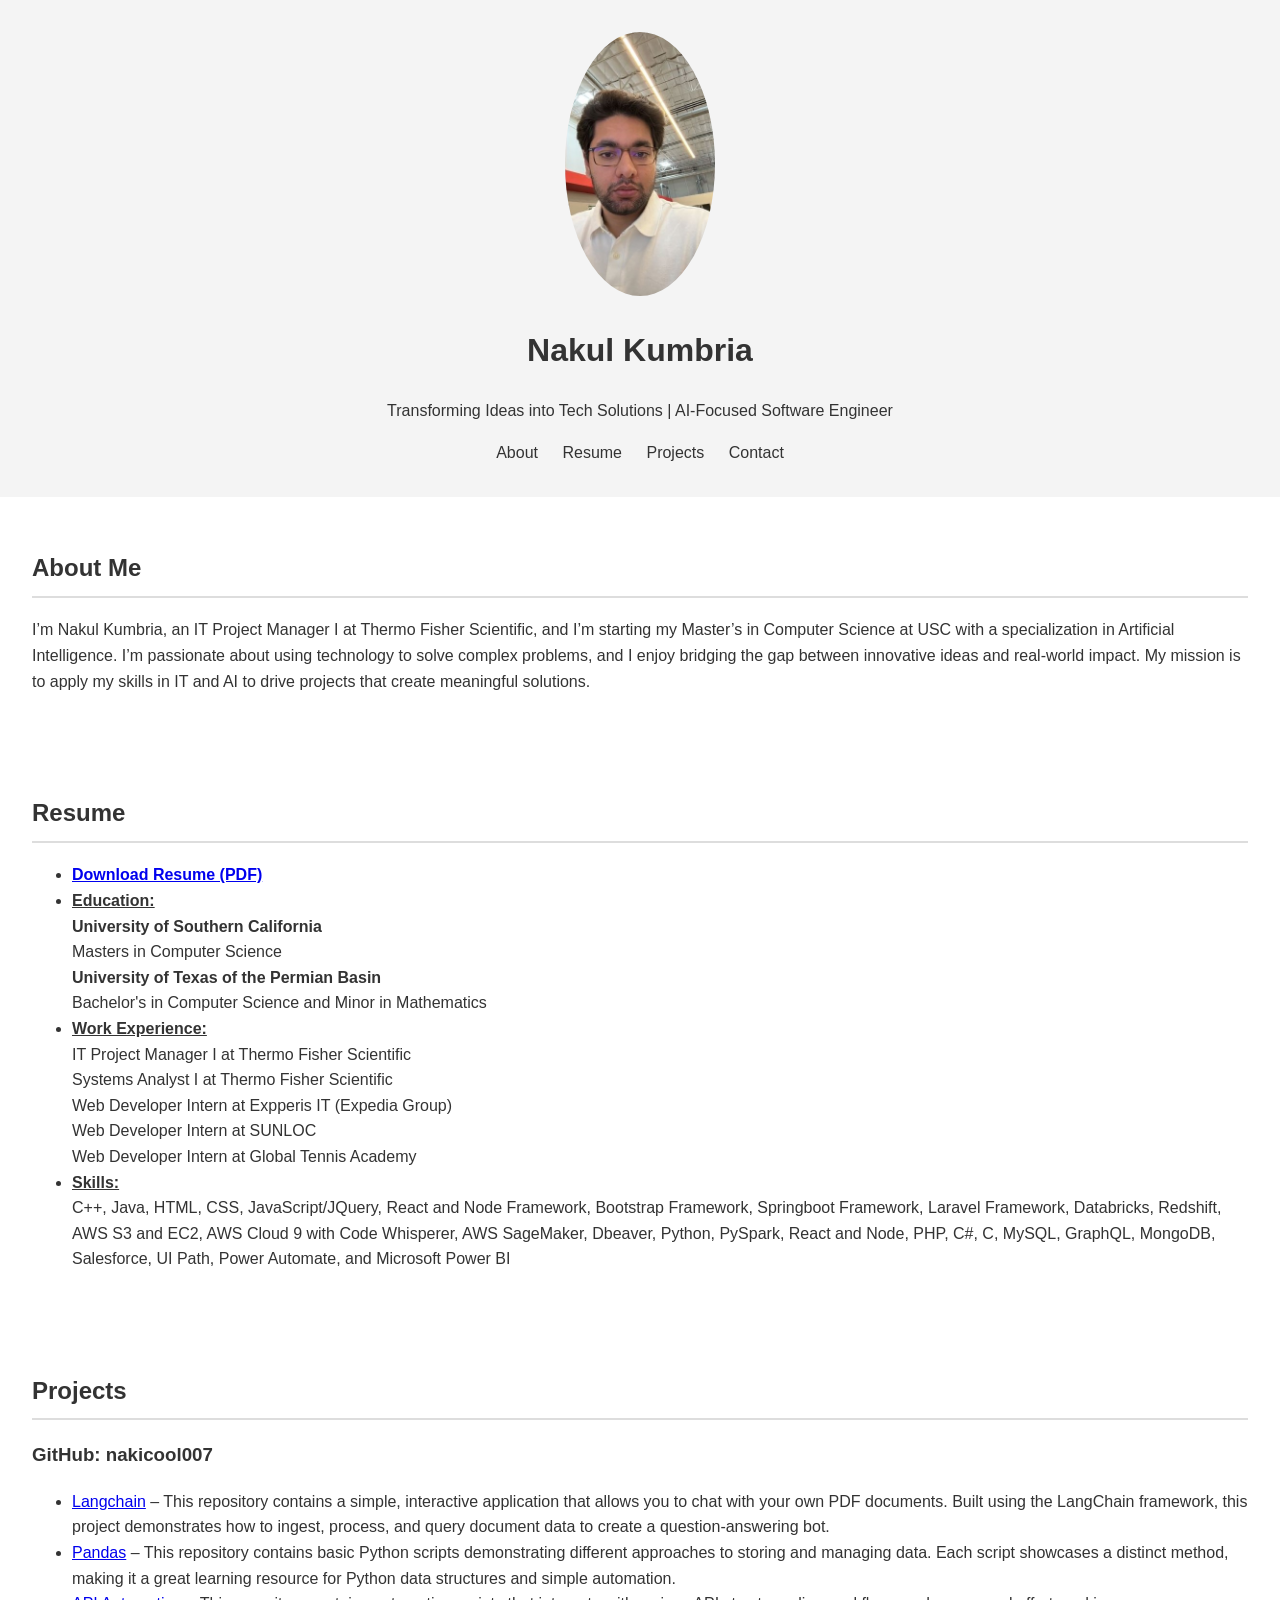
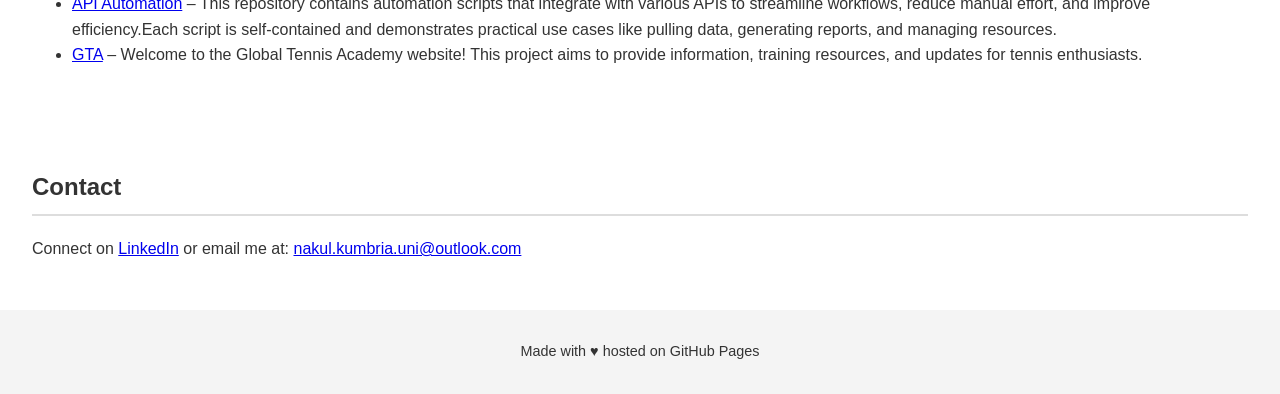
==== my website/index.html @ 3cd0b4be "Add files via upload" ====
<!DOCTYPE html>
<html lang="en">
<head>
  <meta charset="UTF-8">
  <meta name="viewport" content="width=device-width, initial-scale=1.0">
  <title>Nakul Kumbria – Portfolio</title>
  <link rel="stylesheet" href="style.css">
</head>
<body>
  <header>
    <img src="Profile Picture 2.jpg" alt="Nakul Kumbria" class="profile-photo">
    <h1>Nakul Kumbria</h1>
    <p class="tagline">Transforming Ideas into Tech Solutions | AI-Focused Software Engineer</p>
    <nav>
      <a href="#about">About</a>
      <a href="#resume">Resume</a>
      <a href="#projects">Projects</a>
      <a href="#contact">Contact</a>
    </nav>
  </header>
  <section id="about">
    <h2>About Me</h2>
    <p>I’m Nakul Kumbria, an IT Project Manager I at Thermo Fisher Scientific, and I’m starting my Master’s in Computer Science at USC with a specialization in Artificial Intelligence. I’m passionate about using technology to solve complex problems, and I enjoy bridging the gap between innovative ideas and real-world impact. My mission is to apply my skills in IT and AI to drive projects that create meaningful solutions.</p>
  </section>

  <section id="resume">
    <h2>Resume</h2>
    <ul>
      <li><a href = "NK Resume.pdf" download="nk.resume.pdf"><b>Download Resume (PDF) </b></a></li>
      <li>
        <u><strong>Education:</strong></u><br> 
        <b>University of Southern California</b>
          <br> Masters in Computer Science <br> 
        <b>University of Texas of the Permian Basin</b>
          <br> Bachelor's in Computer Science and Minor in Mathematics
      </li>

      <li> 
        <u><strong>Work Experience:</strong></u> <br> 
        IT Project Manager I at Thermo Fisher Scientific<br> 
        Systems Analyst I at Thermo Fisher Scientific<br>
        Web Developer Intern at Expperis IT (Expedia Group)<br>
        Web Developer Intern at SUNLOC<br>
        Web Developer Intern at Global Tennis Academy
      </li>

      <li>
        <u><strong>Skills:</strong></u> 
        <br>C++, Java, HTML, CSS, JavaScript/JQuery, React and Node Framework, Bootstrap Framework, Springboot Framework, Laravel Framework, 
            Databricks, Redshift, AWS S3 and EC2, AWS Cloud 9 with Code Whisperer, AWS SageMaker, Dbeaver, Python, PySpark, React and Node, PHP, C#, C, MySQL, GraphQL, MongoDB, 
            Salesforce, UI Path, Power Automate, and Microsoft Power BI
      </li>
      
    </ul>
  </section>

  <section id="projects">
    <h2>Projects</h2>
    <div id="github-projects">
      <h3>GitHub: nakicool007</h3>
      <ul>
        <li><a href="https://github.com/nakicool007/Langchain">Langchain</a> – This repository contains a simple, interactive application that allows you to chat with your own PDF documents. Built using the LangChain framework, this project demonstrates how to ingest, process, and query document data to create a question-answering bot.</li>
        <li><a href="https://github.com/nakicool007/Pandas">Pandas</a> – This repository contains basic Python scripts demonstrating different approaches to storing and managing data. Each script showcases a distinct method, making it a great learning resource for Python data structures and simple automation.</li>
        <li><a href="https://github.com/nakicool007/API-Automation">API Automation</a> – This repository contains automation scripts that integrate with various APIs to streamline workflows, reduce manual effort, and improve efficiency.Each script is self-contained and demonstrates practical use cases like pulling data, generating reports, and managing resources.</li>
        <li><a href="https://github.com/nakicool007/GTA">GTA</a> – Welcome to the Global Tennis Academy website! This project aims to provide information, training resources, and updates for tennis enthusiasts.</li>
      </ul>
    </div>
  </section>

  <section id="contact">
    <h2>Contact</h2>
    <p>Connect on <a href="linkedin.com/in/nakul-kumbria-a5b343212">LinkedIn</a> or email me at: <a href="mailto:nakul.kumbria.uni@outlook.com">nakul.kumbria.uni@outlook.com</a></p>
  </section>

  <footer>
    <p>Made with ♥ hosted on GitHub Pages</p>
  </footer>
</body>
</html>
---- my website/style.css ----
body {
  font-family: sans-serif;
  line-height: 1.6;
  margin: 0;
  padding: 0;
  color: #333;
}

header {
  background: #f4f4f4;
  text-align: center;
  padding: 2rem;
}

.profile-photo {
  width: 150px;
  border-radius: 50%;
}

nav a {
  margin: 0 10px;
  text-decoration: none;
  color: #333;
}

section {
  padding: 2rem;
}

h2 {
  border-bottom: 2px solid #ddd;
  padding-bottom: 0.5rem;
}

footer {
  text-align: center;
  padding: 1rem;
  background: #f4f4f4;
  font-size: 0.9rem;
}
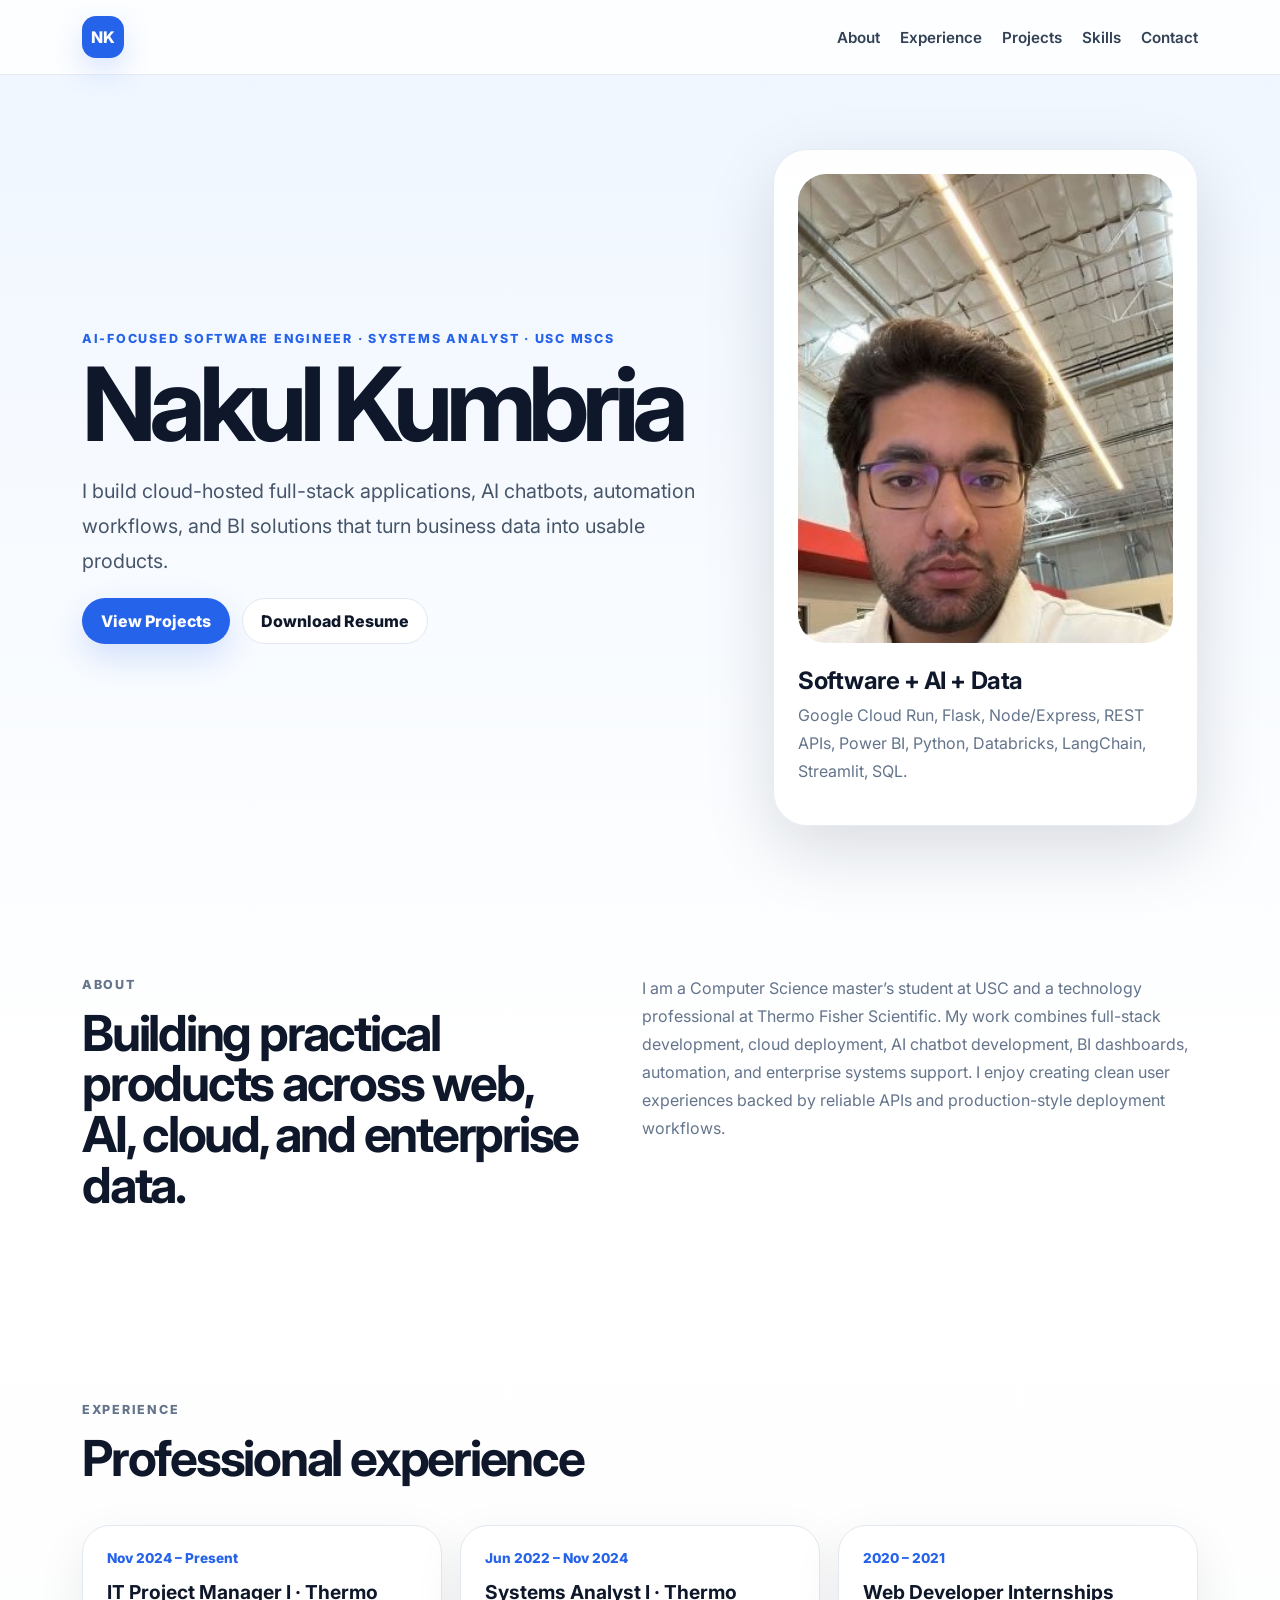
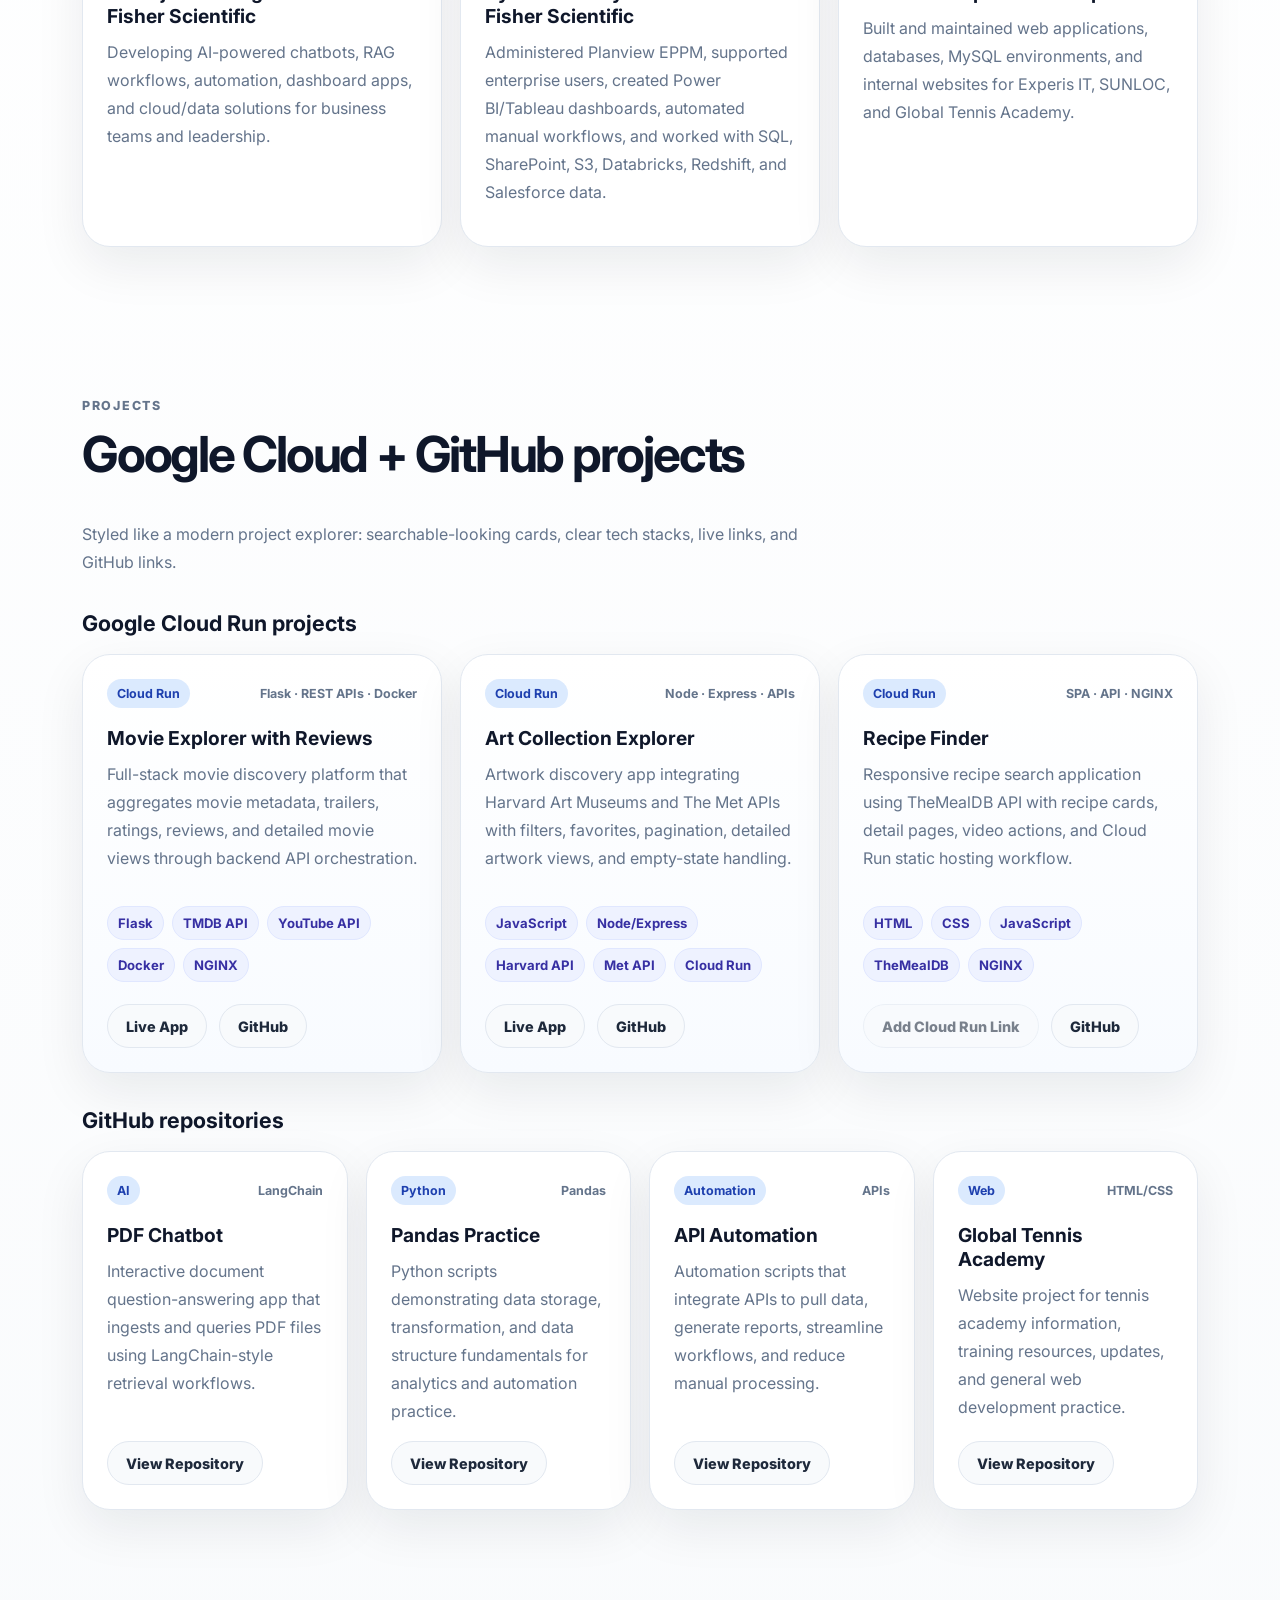
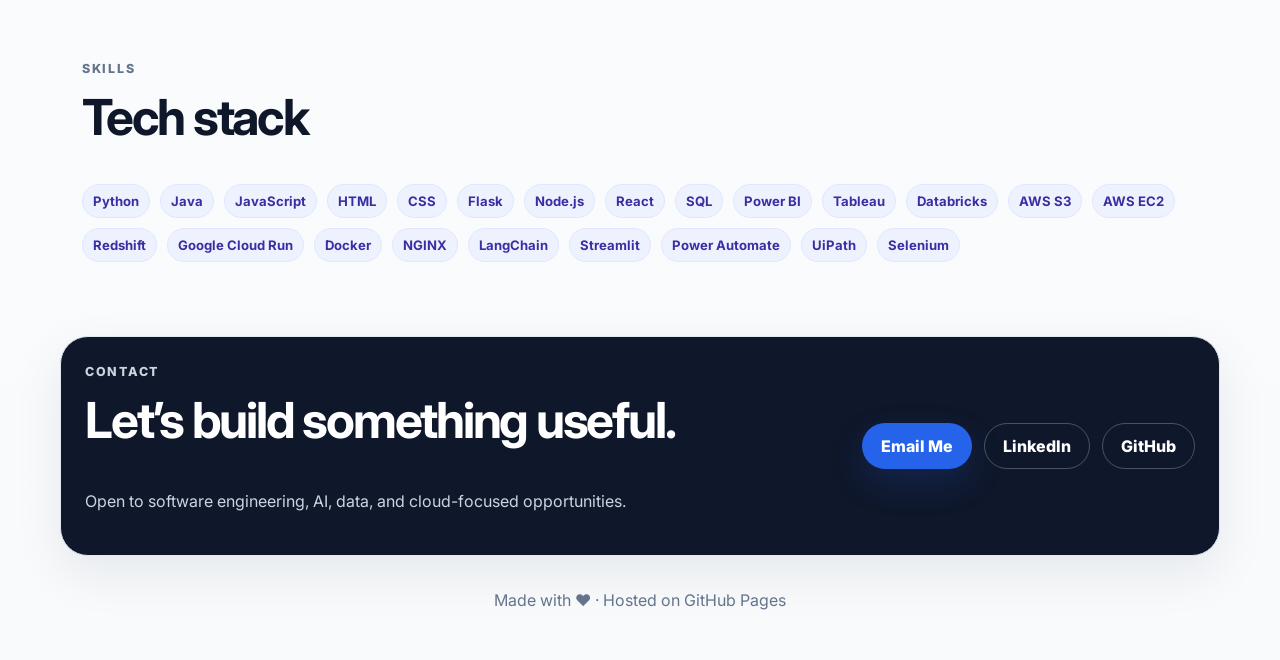
==== commit a0c8c983: "updated with dynamic elements" ====
--- a/my website/index.html
+++ b/my website/index.html
@@ -1,79 +1,182 @@
-<!DOCTYPE html>
-<html lang="en">
-<head>
-  <meta charset="UTF-8">
-  <meta name="viewport" content="width=device-width, initial-scale=1.0">
-  <title>Nakul Kumbria – Portfolio</title>
-  <link rel="stylesheet" href="style.css">
-</head>
-<body>
-  <header>
-    <img src="Profile Picture 2.jpg" alt="Nakul Kumbria" class="profile-photo">
-    <h1>Nakul Kumbria</h1>
-    <p class="tagline">Transforming Ideas into Tech Solutions | AI-Focused Software Engineer</p>
-    <nav>
-      <a href="#about">About</a>
-      <a href="#resume">Resume</a>
-      <a href="#projects">Projects</a>
-      <a href="#contact">Contact</a>
-    </nav>
-  </header>
-  <section id="about">
-    <h2>About Me</h2>
-    <p>I’m Nakul Kumbria, an IT Project Manager I at Thermo Fisher Scientific, and I’m starting my Master’s in Computer Science at USC with a specialization in Artificial Intelligence. I’m passionate about using technology to solve complex problems, and I enjoy bridging the gap between innovative ideas and real-world impact. My mission is to apply my skills in IT and AI to drive projects that create meaningful solutions.</p>
-  </section>
-
-  <section id="resume">
-    <h2>Resume</h2>
-    <ul>
-      <li><a href = "NK Resume.pdf" download="nk.resume.pdf"><b>Download Resume (PDF) </b></a></li>
-      <li>
-        <u><strong>Education:</strong></u><br> 
-        <b>University of Southern California</b>
-          <br> Masters in Computer Science <br> 
-        <b>University of Texas of the Permian Basin</b>
-          <br> Bachelor's in Computer Science and Minor in Mathematics
-      </li>
-
-      <li> 
-        <u><strong>Work Experience:</strong></u> <br> 
-        IT Project Manager I at Thermo Fisher Scientific<br> 
-        Systems Analyst I at Thermo Fisher Scientific<br>
-        Web Developer Intern at Expperis IT (Expedia Group)<br>
-        Web Developer Intern at SUNLOC<br>
-        Web Developer Intern at Global Tennis Academy
-      </li>
-
-      <li>
-        <u><strong>Skills:</strong></u> 
-        <br>C++, Java, HTML, CSS, JavaScript/JQuery, React and Node Framework, Bootstrap Framework, Springboot Framework, Laravel Framework, 
-            Databricks, Redshift, AWS S3 and EC2, AWS Cloud 9 with Code Whisperer, AWS SageMaker, Dbeaver, Python, PySpark, React and Node, PHP, C#, C, MySQL, GraphQL, MongoDB, 
-            Salesforce, UI Path, Power Automate, and Microsoft Power BI
-      </li>
-      
-    </ul>
-  </section>
-
-  <section id="projects">
-    <h2>Projects</h2>
-    <div id="github-projects">
-      <h3>GitHub: nakicool007</h3>
-      <ul>
-        <li><a href="https://github.com/nakicool007/Langchain">Langchain</a> – This repository contains a simple, interactive application that allows you to chat with your own PDF documents. Built using the LangChain framework, this project demonstrates how to ingest, process, and query document data to create a question-answering bot.</li>
-        <li><a href="https://github.com/nakicool007/Pandas">Pandas</a> – This repository contains basic Python scripts demonstrating different approaches to storing and managing data. Each script showcases a distinct method, making it a great learning resource for Python data structures and simple automation.</li>
-        <li><a href="https://github.com/nakicool007/API-Automation">API Automation</a> – This repository contains automation scripts that integrate with various APIs to streamline workflows, reduce manual effort, and improve efficiency.Each script is self-contained and demonstrates practical use cases like pulling data, generating reports, and managing resources.</li>
-        <li><a href="https://github.com/nakicool007/GTA">GTA</a> – Welcome to the Global Tennis Academy website! This project aims to provide information, training resources, and updates for tennis enthusiasts.</li>
-      </ul>
-    </div>
-  </section>
-
-  <section id="contact">
-    <h2>Contact</h2>
-    <p>Connect on <a href="linkedin.com/in/nakul-kumbria-a5b343212">LinkedIn</a> or email me at: <a href="mailto:nakul.kumbria.uni@outlook.com">nakul.kumbria.uni@outlook.com</a></p>
-  </section>
-
-  <footer>
-    <p>Made with ♥ hosted on GitHub Pages</p>
-  </footer>
-</body>
-</html>
+<!DOCTYPE html>
+<html lang="en">
+<head>
+  <meta charset="UTF-8" />
+  <meta name="viewport" content="width=device-width, initial-scale=1.0" />
+  <title>Nakul Kumbria | Software Engineer Portfolio</title>
+  <link rel="preconnect" href="https://fonts.googleapis.com">
+  <link rel="preconnect" href="https://fonts.gstatic.com" crossorigin>
+  <link href="https://fonts.googleapis.com/css2?family=Inter:wght@400;500;600;700;800&display=swap" rel="stylesheet">
+  <link rel="stylesheet" href="style.css" />
+</head>
+<body>
+  <header class="site-header">
+    <nav class="navbar">
+      <a class="logo" href="#top">NK</a>
+      <div class="nav-links">
+        <a href="#about">About</a>
+        <a href="#experience">Experience</a>
+        <a href="#projects">Projects</a>
+        <a href="#skills">Skills</a>
+        <a href="#contact">Contact</a>
+      </div>
+    </nav>
+  </header>
+
+  <main id="top">
+    <section class="hero section-shell">
+      <div class="hero-copy">
+        <p class="eyebrow">AI-Focused Software Engineer · Systems Analyst · USC MSCS</p>
+        <h1>Nakul Kumbria</h1>
+        <p class="hero-text">
+          I build cloud-hosted full-stack applications, AI chatbots, automation workflows, and BI solutions that turn business data into usable products.
+        </p>
+        <div class="hero-actions">
+          <a class="btn primary" href="#projects">View Projects</a>
+          <a class="btn secondary" href="NK Resume.pdf" download="Nakul-Kumbria-Resume.pdf">Download Resume</a>
+        </div>
+      </div>
+      <div class="hero-card">
+        <img src="Profile Picture 2.jpg" alt="Nakul Kumbria" class="profile-photo" />
+        <div>
+          <h2>Software + AI + Data</h2>
+          <p>Google Cloud Run, Flask, Node/Express, REST APIs, Power BI, Python, Databricks, LangChain, Streamlit, SQL.</p>
+        </div>
+      </div>
+    </section>
+
+    <section id="about" class="section-shell two-column">
+      <div>
+        <p class="section-label">About</p>
+        <h2>Building practical products across web, AI, cloud, and enterprise data.</h2>
+      </div>
+      <p>
+        I am a Computer Science master’s student at USC and a technology professional at Thermo Fisher Scientific. My work combines full-stack development, cloud deployment, AI chatbot development, BI dashboards, automation, and enterprise systems support. I enjoy creating clean user experiences backed by reliable APIs and production-style deployment workflows.
+      </p>
+    </section>
+
+    <section id="experience" class="section-shell">
+      <div class="section-heading">
+        <p class="section-label">Experience</p>
+        <h2>Professional experience</h2>
+      </div>
+      <div class="timeline">
+        <article class="timeline-card">
+          <span>Nov 2024 – Present</span>
+          <h3>IT Project Manager I · Thermo Fisher Scientific</h3>
+          <p>Developing AI-powered chatbots, RAG workflows, automation, dashboard apps, and cloud/data solutions for business teams and leadership.</p>
+        </article>
+        <article class="timeline-card">
+          <span>Jun 2022 – Nov 2024</span>
+          <h3>Systems Analyst I · Thermo Fisher Scientific</h3>
+          <p>Administered Planview EPPM, supported enterprise users, created Power BI/Tableau dashboards, automated manual workflows, and worked with SQL, SharePoint, S3, Databricks, Redshift, and Salesforce data.</p>
+        </article>
+        <article class="timeline-card">
+          <span>2020 – 2021</span>
+          <h3>Web Developer Internships</h3>
+          <p>Built and maintained web applications, databases, MySQL environments, and internal websites for Experis IT, SUNLOC, and Global Tennis Academy.</p>
+        </article>
+      </div>
+    </section>
+
+    <section id="projects" class="section-shell">
+      <div class="section-heading">
+        <p class="section-label">Projects</p>
+        <h2>Google Cloud + GitHub projects</h2>
+        <p>Styled like a modern project explorer: searchable-looking cards, clear tech stacks, live links, and GitHub links.</p>
+      </div>
+
+      <h3 class="subheading">Google Cloud Run projects</h3>
+      <div class="project-grid featured-grid">
+        <article class="project-card featured">
+          <div class="project-topline"><span class="badge">Cloud Run</span><span>Flask · REST APIs · Docker</span></div>
+          <h3>Movie Explorer with Reviews</h3>
+          <p>Full-stack movie discovery platform that aggregates movie metadata, trailers, ratings, reviews, and detailed movie views through backend API orchestration.</p>
+          <div class="tag-list"><span>Flask</span><span>TMDB API</span><span>YouTube API</span><span>Docker</span><span>NGINX</span></div>
+          <div class="card-actions">
+            <a href="https://movie-explorer-995001412724.us-central1.run.app" target="_blank" rel="noopener">Live App</a>
+            <a href="https://github.com/nakicool007" target="_blank" rel="noopener">GitHub</a>
+          </div>
+        </article>
+
+        <article class="project-card featured">
+          <div class="project-topline"><span class="badge">Cloud Run</span><span>Node · Express · APIs</span></div>
+          <h3>Art Collection Explorer</h3>
+          <p>Artwork discovery app integrating Harvard Art Museums and The Met APIs with filters, favorites, pagination, detailed artwork views, and empty-state handling.</p>
+          <div class="tag-list"><span>JavaScript</span><span>Node/Express</span><span>Harvard API</span><span>Met API</span><span>Cloud Run</span></div>
+          <div class="card-actions">
+            <a href="https://art-explorer-343742247155.us-central1.run.app" target="_blank" rel="noopener">Live App</a>
+            <a href="https://github.com/nakicool007" target="_blank" rel="noopener">GitHub</a>
+          </div>
+        </article>
+
+        <article class="project-card featured">
+          <div class="project-topline"><span class="badge">Cloud Run</span><span>SPA · API · NGINX</span></div>
+          <h3>Recipe Finder</h3>
+          <p>Responsive recipe search application using TheMealDB API with recipe cards, detail pages, video actions, and Cloud Run static hosting workflow.</p>
+          <div class="tag-list"><span>HTML</span><span>CSS</span><span>JavaScript</span><span>TheMealDB</span><span>NGINX</span></div>
+          <div class="card-actions">
+            <a class="disabled-link" href="#" aria-disabled="true">Add Cloud Run Link</a>
+            <a href="https://github.com/nakicool007" target="_blank" rel="noopener">GitHub</a>
+          </div>
+        </article>
+      </div>
+
+      <h3 class="subheading">GitHub repositories</h3>
+      <div class="project-grid">
+        <article class="project-card">
+          <div class="project-topline"><span class="badge">AI</span><span>LangChain</span></div>
+          <h3>PDF Chatbot</h3>
+          <p>Interactive document question-answering app that ingests and queries PDF files using LangChain-style retrieval workflows.</p>
+          <div class="card-actions"><a href="https://github.com/nakicool007/Langchain" target="_blank" rel="noopener">View Repository</a></div>
+        </article>
+        <article class="project-card">
+          <div class="project-topline"><span class="badge">Python</span><span>Pandas</span></div>
+          <h3>Pandas Practice</h3>
+          <p>Python scripts demonstrating data storage, transformation, and data structure fundamentals for analytics and automation practice.</p>
+          <div class="card-actions"><a href="https://github.com/nakicool007/Pandas" target="_blank" rel="noopener">View Repository</a></div>
+        </article>
+        <article class="project-card">
+          <div class="project-topline"><span class="badge">Automation</span><span>APIs</span></div>
+          <h3>API Automation</h3>
+          <p>Automation scripts that integrate APIs to pull data, generate reports, streamline workflows, and reduce manual processing.</p>
+          <div class="card-actions"><a href="https://github.com/nakicool007/API-Automation" target="_blank" rel="noopener">View Repository</a></div>
+        </article>
+        <article class="project-card">
+          <div class="project-topline"><span class="badge">Web</span><span>HTML/CSS</span></div>
+          <h3>Global Tennis Academy</h3>
+          <p>Website project for tennis academy information, training resources, updates, and general web development practice.</p>
+          <div class="card-actions"><a href="https://github.com/nakicool007/GTA" target="_blank" rel="noopener">View Repository</a></div>
+        </article>
+      </div>
+    </section>
+
+    <section id="skills" class="section-shell">
+      <div class="section-heading">
+        <p class="section-label">Skills</p>
+        <h2>Tech stack</h2>
+      </div>
+      <div class="skills-wrap">
+        <span>Python</span><span>Java</span><span>JavaScript</span><span>HTML</span><span>CSS</span><span>Flask</span><span>Node.js</span><span>React</span><span>SQL</span><span>Power BI</span><span>Tableau</span><span>Databricks</span><span>AWS S3</span><span>AWS EC2</span><span>Redshift</span><span>Google Cloud Run</span><span>Docker</span><span>NGINX</span><span>LangChain</span><span>Streamlit</span><span>Power Automate</span><span>UiPath</span><span>Selenium</span>
+      </div>
+    </section>
+
+    <section id="contact" class="section-shell contact-card">
+      <div>
+        <p class="section-label">Contact</p>
+        <h2>Let’s build something useful.</h2>
+        <p>Open to software engineering, AI, data, and cloud-focused opportunities.</p>
+      </div>
+      <div class="contact-actions">
+        <a class="btn primary" href="mailto:nakul.kumbria.uni@outlook.com">Email Me</a>
+        <a class="btn secondary" href="https://linkedin.com/in/nakul-kumbria-a5b343212" target="_blank" rel="noopener">LinkedIn</a>
+        <a class="btn secondary" href="https://github.com/nakicool007" target="_blank" rel="noopener">GitHub</a>
+      </div>
+    </section>
+  </main>
+
+  <footer>
+    <p>Made with ❤️ · Hosted on GitHub Pages</p>
+  </footer>
+</body>
+</html>
--- a/my website/style.css
+++ b/my website/style.css
@@ -1,40 +1,173 @@
-body {
-  font-family: sans-serif;
-  line-height: 1.6;
-  margin: 0;
-  padding: 0;
-  color: #333;
-}
-
-header {
-  background: #f4f4f4;
-  text-align: center;
-  padding: 2rem;
-}
-
-.profile-photo {
-  width: 150px;
-  border-radius: 50%;
-}
-
-nav a {
-  margin: 0 10px;
-  text-decoration: none;
-  color: #333;
-}
-
-section {
-  padding: 2rem;
-}
-
-h2 {
-  border-bottom: 2px solid #ddd;
-  padding-bottom: 0.5rem;
-}
-
-footer {
-  text-align: center;
-  padding: 1rem;
-  background: #f4f4f4;
-  font-size: 0.9rem;
-}
+:root {
+  --bg: #0f172a;
+  --bg-soft: #111827;
+  --card: #ffffff;
+  --muted-card: #f8fafc;
+  --text: #0f172a;
+  --muted: #64748b;
+  --accent: #2563eb;
+  --accent-dark: #1d4ed8;
+  --ring: rgba(37, 99, 235, 0.18);
+  --border: #e2e8f0;
+  --shadow: 0 24px 70px rgba(15, 23, 42, 0.14);
+}
+
+* { box-sizing: border-box; }
+html { scroll-behavior: smooth; }
+body {
+  margin: 0;
+  font-family: Inter, system-ui, -apple-system, BlinkMacSystemFont, "Segoe UI", sans-serif;
+  color: var(--text);
+  background: linear-gradient(180deg, #eff6ff 0%, #ffffff 28%, #f8fafc 100%);
+}
+
+a { color: inherit; text-decoration: none; }
+
+.site-header {
+  position: sticky;
+  top: 0;
+  z-index: 20;
+  backdrop-filter: blur(18px);
+  background: rgba(255, 255, 255, 0.82);
+  border-bottom: 1px solid rgba(226, 232, 240, 0.8);
+}
+
+.navbar {
+  max-width: 1160px;
+  margin: 0 auto;
+  padding: 16px 22px;
+  display: flex;
+  justify-content: space-between;
+  align-items: center;
+}
+
+.logo {
+  width: 42px;
+  height: 42px;
+  display: grid;
+  place-items: center;
+  color: #fff;
+  background: var(--accent);
+  border-radius: 14px;
+  font-weight: 800;
+  box-shadow: 0 12px 30px var(--ring);
+}
+
+.nav-links { display: flex; gap: 20px; font-size: 0.95rem; font-weight: 600; color: #334155; }
+.nav-links a:hover { color: var(--accent); }
+
+.section-shell {
+  max-width: 1160px;
+  margin: 0 auto;
+  padding: 74px 22px;
+}
+
+.hero {
+  min-height: 86vh;
+  display: grid;
+  grid-template-columns: 1.2fr 0.8fr;
+  align-items: center;
+  gap: 54px;
+}
+
+.eyebrow, .section-label {
+  margin: 0 0 12px;
+  color: var(--accent);
+  text-transform: uppercase;
+  letter-spacing: 0.14em;
+  font-size: 0.78rem;
+  font-weight: 800;
+}
+
+h1, h2, h3, p { margin-top: 0; }
+h1 { font-size: clamp(3rem, 8vw, 6.5rem); line-height: 0.9; letter-spacing: -0.07em; margin-bottom: 24px; }
+h2 { font-size: clamp(2rem, 4vw, 3.1rem); letter-spacing: -0.045em; line-height: 1.02; }
+h3 { font-size: 1.2rem; margin-bottom: 10px; }
+
+.hero-text { max-width: 710px; color: #475569; font-size: 1.24rem; line-height: 1.75; }
+.hero-actions, .contact-actions, .card-actions { display: flex; flex-wrap: wrap; gap: 12px; align-items: center; }
+
+.btn, .card-actions a {
+  display: inline-flex;
+  align-items: center;
+  justify-content: center;
+  min-height: 44px;
+  padding: 12px 18px;
+  border-radius: 999px;
+  font-weight: 800;
+  border: 1px solid transparent;
+  transition: 0.2s ease;
+}
+
+.primary { background: var(--accent); color: #fff; box-shadow: 0 14px 34px var(--ring); }
+.primary:hover { background: var(--accent-dark); transform: translateY(-2px); }
+.secondary { background: #fff; color: #0f172a; border-color: var(--border); }
+.secondary:hover, .card-actions a:hover { border-color: var(--accent); color: var(--accent); transform: translateY(-2px); }
+
+.hero-card {
+  background: rgba(255, 255, 255, 0.88);
+  border: 1px solid rgba(226, 232, 240, 0.8);
+  border-radius: 34px;
+  padding: 24px;
+  box-shadow: var(--shadow);
+}
+
+.profile-photo {
+  width: 100%;
+  aspect-ratio: 4 / 5;
+  object-fit: cover;
+  object-position: center top;
+  border-radius: 28px;
+  margin-bottom: 22px;
+}
+
+.hero-card h2 { font-size: 1.5rem; letter-spacing: -0.02em; margin-bottom: 8px; }
+.hero-card p, .two-column p, .section-heading p, .timeline-card p, .project-card p, .contact-card p { color: var(--muted); line-height: 1.75; }
+
+.two-column { display: grid; grid-template-columns: 0.95fr 1.05fr; gap: 56px; align-items: start; }
+.section-heading { margin-bottom: 30px; max-width: 760px; }
+
+.timeline { display: grid; grid-template-columns: repeat(3, 1fr); gap: 18px; }
+.timeline-card, .project-card, .contact-card {
+  background: var(--card);
+  border: 1px solid var(--border);
+  border-radius: 28px;
+  padding: 24px;
+  box-shadow: 0 18px 50px rgba(15, 23, 42, 0.08);
+}
+.timeline-card span { display: block; color: var(--accent); font-weight: 800; font-size: 0.85rem; margin-bottom: 14px; }
+
+.subheading { margin: 34px 0 18px; font-size: 1.35rem; }
+.project-grid { display: grid; grid-template-columns: repeat(4, 1fr); gap: 18px; }
+.featured-grid { grid-template-columns: repeat(3, 1fr); margin-bottom: 26px; }
+.project-card { display: flex; flex-direction: column; min-height: 300px; transition: 0.2s ease; }
+.project-card:hover { transform: translateY(-6px); box-shadow: var(--shadow); }
+.project-card.featured { min-height: 390px; background: linear-gradient(180deg, #ffffff 0%, #f8fbff 100%); }
+.project-topline { display: flex; justify-content: space-between; gap: 10px; align-items: center; color: var(--muted); font-size: 0.78rem; font-weight: 700; margin-bottom: 18px; }
+.badge { color: #1e40af; background: #dbeafe; padding: 7px 10px; border-radius: 999px; }
+.tag-list { display: flex; flex-wrap: wrap; gap: 8px; margin: 18px 0 22px; }
+.tag-list span, .skills-wrap span { background: #eef2ff; color: #3730a3; border: 1px solid #e0e7ff; padding: 8px 10px; border-radius: 999px; font-size: 0.82rem; font-weight: 700; }
+.card-actions { margin-top: auto; }
+.card-actions a { background: var(--muted-card); border-color: var(--border); color: #1e293b; font-size: 0.9rem; }
+.disabled-link { pointer-events: none; opacity: 0.58; }
+.skills-wrap { display: flex; flex-wrap: wrap; gap: 10px; }
+.contact-card { display: flex; justify-content: space-between; gap: 28px; align-items: center; background: #0f172a; color: #fff; }
+.contact-card p { color: #cbd5e1; }
+.contact-card .secondary { background: transparent; color: #fff; border-color: rgba(255,255,255,0.25); }
+
+footer { text-align: center; padding: 34px 18px; color: #64748b; }
+
+@media (max-width: 980px) {
+  .hero, .two-column { grid-template-columns: 1fr; }
+  .timeline, .featured-grid { grid-template-columns: 1fr; }
+  .project-grid { grid-template-columns: repeat(2, 1fr); }
+  .hero { min-height: auto; padding-top: 52px; }
+}
+
+@media (max-width: 640px) {
+  .nav-links { display: none; }
+  .section-shell { padding: 56px 16px; }
+  .project-grid { grid-template-columns: 1fr; }
+  .contact-card { align-items: flex-start; flex-direction: column; }
+  h1 { font-size: 3.4rem; }
+}
